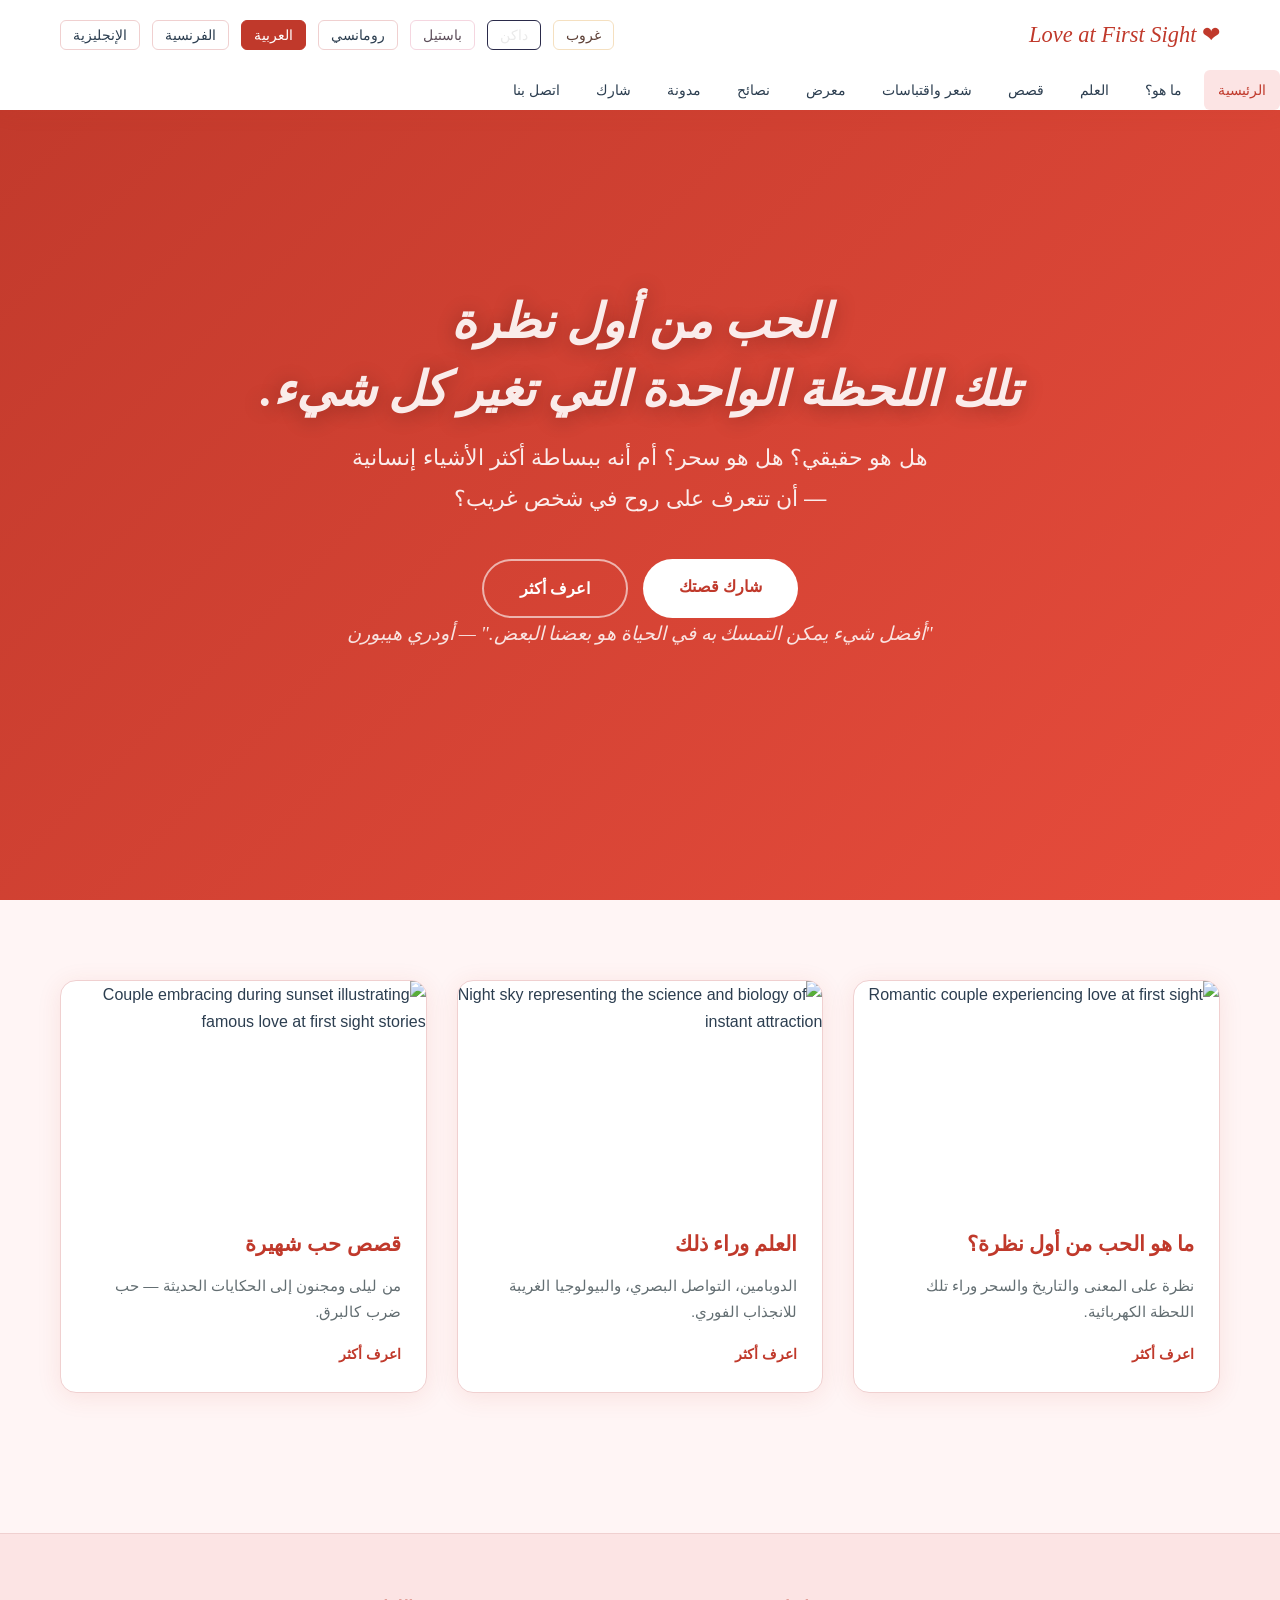
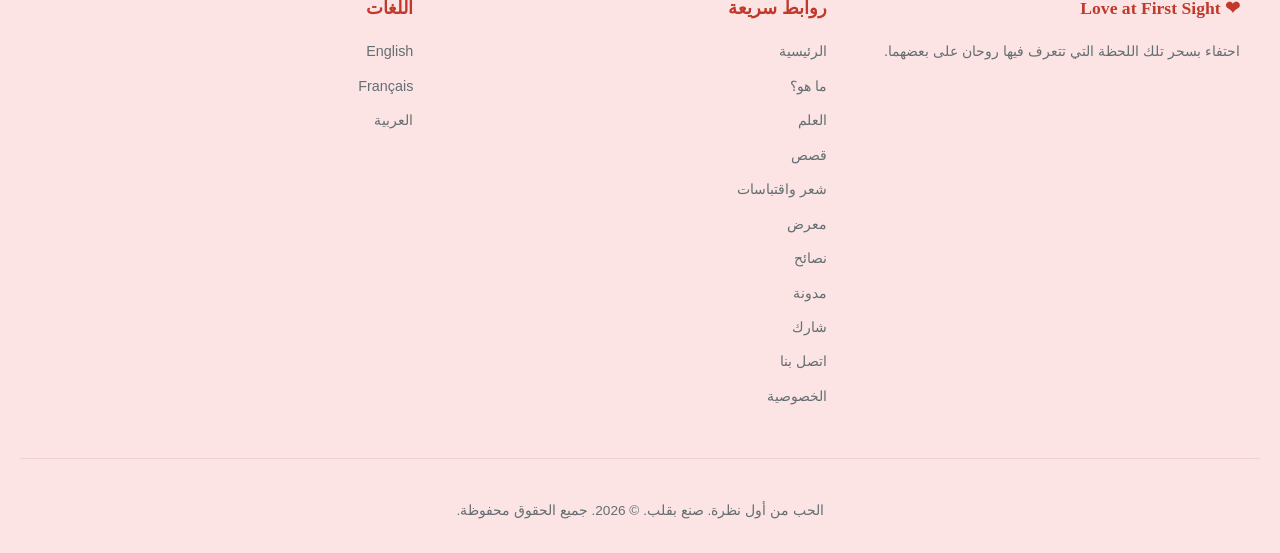
==== index.html @ 26c9d6df "change domain from .pages.dev to loveatfirstsight.kdns.fr, update all canonical, hreflang, OG, sitem" ====
<!DOCTYPE html>
<html lang="en" dir="ltr" data-theme="romantic">
<head>
  <meta charset="UTF-8">
  <meta name="viewport" content="width=device-width, initial-scale=1.0">
  <!-- Google Search Console: add verification meta tag here after verifying https://loveatfirstsight.kdns.fr -->
  <title>Love at First Sight</title>
  <meta name="description" content="Love at First Sight - Explore the magic, science, and stories behind that one electric moment when two souls recognize each other. Share your coup de foudre story.">
  <meta name="robots" content="index, follow">
  <link rel="canonical" href="https://loveatfirstsight.kdns.fr/">
  <link rel="alternate" hreflang="en" href="https://loveatfirstsight.kdns.fr/">
  <link rel="alternate" hreflang="fr" href="https://loveatfirstsight.kdns.fr/">
  <link rel="alternate" hreflang="ar" href="https://loveatfirstsight.kdns.fr/">
  <link rel="alternate" hreflang="x-default" href="https://loveatfirstsight.kdns.fr/">
  <meta property="og:type" content="website">
  <meta property="og:title" content="Love at First Sight">
  <meta property="og:description" content="Love at First Sight - Explore the magic, science, and stories behind that one electric moment when two souls recognize each other.">
  <meta property="og:url" content="https://loveatfirstsight.kdns.fr/">
  <meta property="og:image" content="https://images.unsplash.com/photo-1518199266791-5375a83190b7?w=1200&q=90">
  <meta property="og:locale" content="en_US">
  <meta name="twitter:card" content="summary_large_image">
  <meta name="twitter:title" content="Love at First Sight">
  <meta name="twitter:description" content="Love at First Sight - Explore the magic, science, and stories behind that one electric moment when two souls recognize each other.">
  <meta name="twitter:image" content="https://images.unsplash.com/photo-1518199266791-5375a83190b7?w=1200&q=90">
  <script type="application/ld+json">
  [{
    "@context": "https://schema.org",
    "@type": "WebSite",
    "name": "Love at First Sight",
    "url": "https://loveatfirstsight.kdns.fr",
    "description": "Celebrating the magic of that one moment when two souls recognize each other.",
    "inLanguage": ["en", "fr", "ar"]
  },
  {
    "@context": "https://schema.org",
    "@type": "BreadcrumbList",
    "itemListElement": [{
      "@type": "ListItem",
      "position": 1,
      "name": "Home",
      "item": "https://loveatfirstsight.kdns.fr/"
    }]
  }]
  </script>
  <link rel="preconnect" href="https://images.unsplash.com">
  <link rel="dns-prefetch" href="https://images.unsplash.com">
  <link rel="preconnect" href="https://www.youtube.com">
  <link rel="dns-prefetch" href="https://www.youtube.com">
  <link rel="stylesheet" href="css/style.css">
  <link rel="icon" type="image/svg+xml" href="favicon.svg">
</head>
<body>
<a href="#main" class="skip-link">Skip to content</a>
<noscript><div class="noscript-banner">JavaScript is not enabled. Some features like theme switching and translations may not work.</div></noscript>
  <!-- HEADER -->
  <header class="header" role="banner">
    <div class="header-inner">
      <a href="index.html" class="logo">&#10084; <span>Love at First Sight</span></a>
      <div class="header-actions">
        <button class="lang-btn active" data-lang="en">EN</button>
        <button class="lang-btn" data-lang="fr">FR</button>
        <button class="lang-btn" data-lang="ar">عربي</button>
        <button class="theme-btn" data-theme="romantic">Romantic</button>
        <button class="theme-btn" data-theme="pastel">Pastel</button>
        <button class="theme-btn" data-theme="dark">Dark</button>
        <button class="theme-btn" data-theme="sunset">Sunset</button>
      </div>
      <button class="hamburger" aria-label="Menu" aria-expanded="false">
        <span></span><span></span><span></span>
      </button>
    </div>
    <nav class="nav" role="navigation" aria-label="Main navigation">
      <div class="nav-links" dir="ltr">
        <a href="index.html" data-i18n="nav.home">Home</a>
        <a href="what-is.html" data-i18n="nav.whatIs">What Is It?</a>
        <a href="science.html" data-i18n="nav.science">Science</a>
        <a href="stories.html" data-i18n="nav.stories">Stories</a>
        <a href="poems.html" data-i18n="nav.poems">Poems & Quotes</a>
        <a href="gallery.html" data-i18n="nav.gallery">Gallery</a>
        <a href="tips.html" data-i18n="nav.tips">Tips</a>
        <a href="blog.html" data-i18n="nav.blog">Blog</a>
        <a href="share.html" data-i18n="nav.share">Share</a>
        <a href="contact.html" data-i18n="nav.contact">Contact</a>
      </div>
    </nav>
  </header>

  <!-- HERO -->
  <section class="hero" id="main" role="main">
    <div class="hero-content">
      <h1>
        <span data-i18n="home.heroTitle">Love at First Sight</span>
        <span data-i18n="home.heroSubtitle">That one moment that changes everything.</span>
      </h1>
      <p data-i18n="home.heroDesc">Is it real? Is it magic? Or is it simply the most human thing there is — to recognize a soul in a stranger?</p>
      <div style="display:flex;gap:15px;justify-content:center;flex-wrap:wrap;">
        <a href="share.html" class="btn btn-primary" data-i18n="home.cta">Share Your Story</a>
        <a href="what-is.html" class="btn btn-outline" data-i18n="home.learnMore">Learn More</a>
      </div>
      <div class="hero-quote" id="rotatingQuote"></div>
    </div>
  </section>

  <!-- FEATURES -->
  <section class="section">
    <div class="container">
      <div class="card-grid">
        <div class="card fade-in">
          <img src="https://images.unsplash.com/photo-1518199266791-5375a83190b7?w=600&q=80" alt="Romantic couple experiencing love at first sight" class="card-img" loading="lazy">
          <div class="card-body">
            <h3 data-i18n="home.featureCards.0.title">What Is Love at First Sight?</h3>
            <p data-i18n="home.featureCards.0.desc">A look at the meaning, history, and magic behind that electric moment.</p>
            <a href="what-is.html" class="card-link" data-i18n="home.learnMore">Learn More &rarr;</a>
          </div>
        </div>
        <div class="card fade-in">
          <img src="https://images.unsplash.com/photo-1559757175-5700dde675bc?w=600&q=80" alt="Night sky representing the science and biology of instant attraction" class="card-img" loading="lazy">
          <div class="card-body">
            <h3 data-i18n="home.featureCards.1.title">The Science Behind It</h3>
            <p data-i18n="home.featureCards.1.desc">Dopamine, eye contact, and the strange biology of instant attraction.</p>
            <a href="science.html" class="card-link" data-i18n="home.learnMore">Learn More &rarr;</a>
          </div>
        </div>
        <div class="card fade-in">
          <img src="https://images.unsplash.com/photo-1518621736915-f3b1c41bfd00?w=600&q=80" alt="Couple embracing during sunset illustrating famous love at first sight stories" class="card-img" loading="lazy">
          <div class="card-body">
            <h3 data-i18n="home.featureCards.2.title">Famous Love Stories</h3>
            <p data-i18n="home.featureCards.2.desc">From Layla & Majnun to modern tales — love that struck like lightning.</p>
            <a href="stories.html" class="card-link" data-i18n="home.learnMore">Learn More &rarr;</a>
          </div>
        </div>
      </div>
    </div>
  </section>

  <!-- FOOTER -->
  <footer class="footer" role="contentinfo">
    <div class="footer-grid">
      <div class="footer-col">
        <h4>&#10084; Love at First Sight</h4>
        <p style="color:var(--text-light);font-size:0.9rem;line-height:1.7;" data-i18n="footer.tagline">Celebrating the magic of that one moment when two souls recognize each other.</p>
      </div>
      <div class="footer-col">
        <h4 data-i18n="footer.quickLinks">Quick Links</h4>
        <a href="index.html" data-i18n="nav.home">Home</a>
        <a href="what-is.html" data-i18n="nav.whatIs">What Is It?</a>
        <a href="science.html" data-i18n="nav.science">Science</a>
        <a href="stories.html" data-i18n="nav.stories">Stories</a>
        <a href="poems.html" data-i18n="nav.poems">Poems & Quotes</a>
        <a href="gallery.html" data-i18n="nav.gallery">Gallery</a>
        <a href="tips.html" data-i18n="nav.tips">Tips</a>
        <a href="blog.html" data-i18n="nav.blog">Blog</a>
        <a href="share.html" data-i18n="nav.share">Share</a>
        <a href="contact.html" data-i18n="nav.contact">Contact</a>
        <a href="privacy.html" data-i18n="nav.privacy">Privacy</a>
      </div>
      <div class="footer-col">
        <h4 data-i18n="footer.languages">Languages</h4>
        <a href="#" onclick="switchLang('en');return false;">English</a>
        <a href="#" onclick="switchLang('fr');return false;">Fran&ccedil;ais</a>
        <a href="#" onclick="switchLang('ar');return false;">العربية</a>
      </div>
    </div>
    <div class="footer-bottom">
      <p>
        <span data-i18n="footer.copyright">Love at First Sight. Made with heart.</span>
        &copy; 2026. <span data-i18n="footer.allRights">All rights reserved.</span>
      </p>
    </div>
  </footer>

  <div class="lightbox" role="dialog" aria-modal="true" aria-label="Image viewer">
    <button class="lightbox-close">&times;</button>
    <img src="" alt="Expanded gallery image">
  </div>

  <script src="js/theme.js" defer></script>
  <script src="js/i18n.js" defer></script>
  <script src="js/main.js" defer></script>
</body>
</html>
---- css/style.css ----
/* ========== THEMES ========== */
:root,
[data-theme="romantic"] {
  --primary: #c0392b;
  --primary-hover: #e74c3c;
  --bg: #fff5f5;
  --bg-alt: #fce4e4;
  --text: #2c3e50;
  --text-light: #636e72;
  --accent: #e74c3c;
  --card-bg: #ffffff;
  --border: #f0d0d0;
  --shadow: rgba(192, 57, 43, 0.1);
  --gradient: linear-gradient(135deg, #c0392b, #e74c3c);
  --font-serif: 'Georgia', 'Times New Roman', serif;
  --font-sans: -apple-system, BlinkMacSystemFont, 'Segoe UI', Roboto, sans-serif;
}

[data-theme="pastel"] {
  --primary: #e8a0bf;
  --primary-hover: #d487af;
  --bg: #fef9f0;
  --bg-alt: #fdf0e8;
  --text: #5d4e5a;
  --text-light: #8a7a86;
  --accent: #d4a5a5;
  --card-bg: #ffffff;
  --border: #f5d6e0;
  --shadow: rgba(232, 160, 191, 0.15);
  --gradient: linear-gradient(135deg, #e8a0bf, #d4a5a5);
}

[data-theme="dark"] {
  --primary: #e94560;
  --primary-hover: #ff6b81;
  --bg: #1a1a2e;
  --bg-alt: #16213e;
  --text: #eaeaea;
  --text-light: #a0a0b0;
  --accent: #e94560;
  --card-bg: #1f1f38;
  --border: #2a2a4a;
  --shadow: rgba(233, 69, 96, 0.1);
  --gradient: linear-gradient(135deg, #8b0000, #e94560);
}

[data-theme="sunset"] {
  --primary: #d4a017;
  --primary-hover: #f0c040;
  --bg: #fffaf0;
  --bg-alt: #fff3e0;
  --text: #5d4037;
  --text-light: #8d6e63;
  --accent: #ff8c00;
  --card-bg: #ffffff;
  --border: #f5e0c0;
  --shadow: rgba(212, 160, 23, 0.15);
  --gradient: linear-gradient(135deg, #d4a017, #ff8c00);
}

/* ========== RTL ========== */
[dir="rtl"] {
  --font-sans: 'Noto Sans Arabic', -apple-system, BlinkMacSystemFont, 'Segoe UI', Roboto, sans-serif;
}

[dir="rtl"] .nav-links { flex-direction: row-reverse; }
[dir="rtl"] .hero-content { text-align: center; }
[dir="rtl"] .card-grid { direction: rtl; }
[dir="rtl"] .gallery-grid { direction: rtl; }
[dir="rtl"] .footer-links { flex-direction: row-reverse; }
[dir="rtl"] .header-actions { flex-direction: row-reverse; }
[dir="rtl"] .story-card { text-align: right; }
[dir="rtl"] .tips-list { padding-right: 0; }
[dir="rtl"] .form-group label { text-align: right; }

/* ========== RESET & BASE ========== */
*, *::before, *::after {
  margin: 0;
  padding: 0;
  box-sizing: border-box;
}

html {
  scroll-behavior: smooth;
  font-size: 16px;
}

body {
  font-family: var(--font-sans);
  background: var(--bg);
  color: var(--text);
  line-height: 1.7;
  transition: background 0.4s ease, color 0.4s ease;
  overflow-x: hidden;
}

a {
  color: var(--primary);
  text-decoration: none;
  transition: color 0.3s ease;
}

a:hover { color: var(--primary-hover); }

img {
  max-width: 100%;
  height: auto;
  display: block;
}

ul { list-style: none; }

.container {
  max-width: 1200px;
  margin: 0 auto;
  padding: 0 20px;
}

.section {
  padding: 80px 0;
}

.section-title {
  font-family: var(--font-serif);
  font-size: clamp(1.8rem, 4vw, 2.8rem);
  text-align: center;
  margin-bottom: 20px;
  color: var(--primary);
}

.section-subtitle {
  text-align: center;
  color: var(--text-light);
  font-size: 1.1rem;
  max-width: 700px;
  margin: 0 auto 50px;
  line-height: 1.8;
}

/* ========== HEADER ========== */
.header {
  position: fixed;
  top: 0;
  left: 0;
  right: 0;
  z-index: 1000;
  background: var(--card-bg);
  box-shadow: 0 2px 20px var(--shadow);
  transition: background 0.4s ease, box-shadow 0.4s ease;
}

.header-inner {
  display: flex;
  align-items: center;
  justify-content: space-between;
  height: 70px;
  max-width: 1200px;
  margin: 0 auto;
  padding: 0 20px;
}

.logo {
  font-family: var(--font-serif);
  font-size: 1.4rem;
  color: var(--primary);
  white-space: nowrap;
}

.logo span { font-style: italic; }

.header-actions {
  display: flex;
  align-items: center;
  gap: 12px;
}

.lang-btn, .theme-btn {
  background: none;
  border: 1px solid var(--border);
  color: var(--text);
  padding: 6px 12px;
  border-radius: 6px;
  cursor: pointer;
  font-size: 0.85rem;
  transition: all 0.3s ease;
}

.lang-btn:hover, .theme-btn:hover {
  background: var(--primary);
  color: #fff;
  border-color: var(--primary);
}

.lang-btn.active {
  background: var(--primary);
  color: #fff;
  border-color: var(--primary);
}

.hamburger {
  display: none;
  background: none;
  border: none;
  cursor: pointer;
  padding: 8px;
  flex-direction: column;
  gap: 5px;
}

.hamburger span {
  display: block;
  width: 24px;
  height: 2px;
  background: var(--text);
  transition: all 0.3s ease;
  border-radius: 2px;
}

.hamburger.active span:nth-child(1) { transform: rotate(45deg) translate(5px, 5px); }
.hamburger.active span:nth-child(2) { opacity: 0; }
.hamburger.active span:nth-child(3) { transform: rotate(-45deg) translate(5px, -5px); }

/* ========== NAVIGATION ========== */
.nav {
  display: flex;
  align-items: center;
}

.nav-links {
  display: flex;
  gap: 8px;
}

.nav-links a {
  color: var(--text);
  padding: 8px 14px;
  border-radius: 6px;
  font-size: 0.9rem;
  transition: all 0.3s ease;
  white-space: nowrap;
}

.nav-links a:hover,
.nav-links a.active {
  background: var(--bg-alt);
  color: var(--primary);
}

/* ========== HERO ========== */
.hero {
  min-height: 100vh;
  display: flex;
  align-items: center;
  justify-content: center;
  text-align: center;
  padding: 100px 20px 60px;
  background: var(--gradient);
  position: relative;
  overflow: hidden;
}

.hero::before {
  content: '';
  position: absolute;
  inset: 0;
  background: url('https://images.unsplash.com/photo-1518199266791-5375a83190b7?w=1920&q=80') center/cover no-repeat;
  opacity: 0.15;
  animation: slowZoom 20s ease-in-out infinite alternate;
}

@keyframes slowZoom {
  from { transform: scale(1); }
  to { transform: scale(1.1); }
}

.hero-content {
  position: relative;
  z-index: 1;
  max-width: 800px;
}

.hero h1 {
  font-family: var(--font-serif);
  font-size: clamp(2.5rem, 8vw, 5rem);
  color: #fff;
  margin-bottom: 20px;
  text-shadow: 0 2px 20px rgba(0,0,0,0.3);
  line-height: 1.2;
}

.hero h1 span {
  display: block;
  font-style: italic;
  font-size: 0.6em;
  opacity: 0.9;
  margin-top: 10px;
}

.hero p {
  color: rgba(255,255,255,0.9);
  font-size: clamp(1.1rem, 2.5vw, 1.4rem);
  max-width: 600px;
  margin: 0 auto 40px;
  line-height: 1.8;
}

.hero-quote {
  font-family: var(--font-serif);
  font-style: italic;
  color: rgba(255,255,255,0.85);
  font-size: 1.2rem;
  min-height: 2em;
  transition: opacity 0.5s ease;
}

.btn {
  display: inline-block;
  padding: 14px 36px;
  border-radius: 50px;
  font-size: 1rem;
  font-weight: 600;
  cursor: pointer;
  border: none;
  transition: all 0.3s ease;
  text-decoration: none;
}

.btn-primary {
  background: #fff;
  color: var(--primary);
}

.btn-primary:hover {
  background: var(--bg);
  transform: translateY(-2px);
  box-shadow: 0 8px 30px rgba(0,0,0,0.2);
}

.btn-outline {
  background: transparent;
  color: #fff;
  border: 2px solid rgba(255,255,255,0.6);
}

.btn-outline:hover {
  background: rgba(255,255,255,0.15);
  border-color: #fff;
  transform: translateY(-2px);
}

/* ========== CARDS ========== */
.card-grid {
  display: grid;
  grid-template-columns: repeat(auto-fit, minmax(300px, 1fr));
  gap: 30px;
}

.card {
  background: var(--card-bg);
  border-radius: 16px;
  overflow: hidden;
  box-shadow: 0 4px 25px var(--shadow);
  transition: all 0.4s ease;
  border: 1px solid var(--border);
}

.card:hover {
  transform: translateY(-6px);
  box-shadow: 0 12px 40px var(--shadow);
}

.card-img {
  width: 100%;
  height: 220px;
  object-fit: cover;
}

.card-body {
  padding: 25px;
}

.card-body h3 {
  font-family: var(--font-serif);
  font-size: 1.3rem;
  margin-bottom: 12px;
  color: var(--primary);
}

.card-body p {
  color: var(--text-light);
  font-size: 0.95rem;
  line-height: 1.7;
  margin-bottom: 15px;
}

.card-link {
  color: var(--primary);
  font-weight: 600;
  font-size: 0.9rem;
}

.card-link:hover { text-decoration: underline; }

/* ========== PAGE HEADER ========== */
.page-header {
  padding: 120px 20px 60px;
  background: var(--gradient);
  text-align: center;
  position: relative;
}

.page-header h1 {
  font-family: var(--font-serif);
  font-size: clamp(2rem, 5vw, 3.5rem);
  color: #fff;
  margin-bottom: 15px;
}

.page-header p {
  color: rgba(255,255,255,0.85);
  font-size: 1.1rem;
  max-width: 600px;
  margin: 0 auto;
}

/* ========== CONTENT SECTION ========== */
.content-section {
  padding: 60px 0;
}

.content-block {
  max-width: 800px;
  margin: 0 auto 50px;
}

.content-block h2 {
  font-family: var(--font-serif);
  font-size: 1.8rem;
  color: var(--primary);
  margin-bottom: 20px;
}

.content-block p {
  font-size: 1.05rem;
  line-height: 1.9;
  margin-bottom: 18px;
  color: var(--text);
}

.content-block p + p {
  margin-top: 10px;
}

.content-block .highlight {
  background: var(--bg-alt);
  border-left: 4px solid var(--primary);
  padding: 25px;
  border-radius: 0 12px 12px 0;
  margin: 30px 0;
  font-style: italic;
  font-family: var(--font-serif);
  font-size: 1.1rem;
}

/* ========== STORY CARDS (Stories page) ========== */
.story-card {
  display: grid;
  grid-template-columns: 300px 1fr;
  gap: 30px;
  background: var(--card-bg);
  border-radius: 16px;
  overflow: hidden;
  box-shadow: 0 4px 25px var(--shadow);
  margin-bottom: 30px;
  border: 1px solid var(--border);
  transition: all 0.4s ease;
}

.story-card:hover {
  transform: translateY(-4px);
  box-shadow: 0 12px 40px var(--shadow);
}

.story-card-img {
  width: 100%;
  height: 100%;
  min-height: 280px;
  object-fit: cover;
}

.story-card-body {
  padding: 30px;
  display: flex;
  flex-direction: column;
  justify-content: center;
}

.story-card-body h3 {
  font-family: var(--font-serif);
  font-size: 1.5rem;
  color: var(--primary);
  margin-bottom: 10px;
}

.story-card-body .origin {
  font-size: 0.85rem;
  color: var(--text-light);
  margin-bottom: 15px;
  text-transform: uppercase;
  letter-spacing: 1px;
}

.story-card-body p {
  line-height: 1.8;
  color: var(--text-light);
}

/* ========== POEMS (Poems page) ========== */
.poem-card {
  background: var(--card-bg);
  border-radius: 16px;
  padding: 35px;
  box-shadow: 0 4px 25px var(--shadow);
  border: 1px solid var(--border);
  text-align: center;
  transition: all 0.4s ease;
}

.poem-card:hover {
  transform: translateY(-4px);
  box-shadow: 0 12px 40px var(--shadow);
}

.poem-card blockquote {
  font-family: var(--font-serif);
  font-style: italic;
  font-size: 1.3rem;
  line-height: 1.9;
  color: var(--text);
  margin-bottom: 20px;
}

.poem-card .author {
  color: var(--primary);
  font-weight: 600;
  font-size: 0.95rem;
}

.poem-card .language-badge {
  display: inline-block;
  padding: 4px 12px;
  border-radius: 20px;
  font-size: 0.75rem;
  font-weight: 600;
  background: var(--gradient);
  color: #fff;
  margin-bottom: 20px;
}

/* ========== GALLERY ========== */
.gallery-grid {
  display: grid;
  grid-template-columns: repeat(auto-fill, minmax(280px, 1fr));
  gap: 16px;
}

.gallery-item {
  border-radius: 12px;
  overflow: hidden;
  cursor: pointer;
  position: relative;
  aspect-ratio: 4/3;
}

.gallery-item img {
  width: 100%;
  height: 100%;
  object-fit: cover;
  transition: transform 0.5s ease;
}

.gallery-item:hover img {
  transform: scale(1.08);
}

.gallery-item .overlay {
  position: absolute;
  inset: 0;
  background: rgba(0,0,0,0.4);
  display: flex;
  align-items: center;
  justify-content: center;
  opacity: 0;
  transition: opacity 0.3s ease;
}

.gallery-item:hover .overlay {
  opacity: 1;
}

.gallery-item .overlay span {
  color: #fff;
  font-size: 1.2rem;
}

/* ========== VIDEO EMBED ========== */
.video-wrapper {
  position: relative;
  padding-bottom: 56.25%;
  height: 0;
  overflow: hidden;
  border-radius: 16px;
  box-shadow: 0 8px 30px var(--shadow);
}

.video-wrapper iframe {
  position: absolute;
  top: 0;
  left: 0;
  width: 100%;
  height: 100%;
  border: none;
}

.video-grid {
  display: grid;
  grid-template-columns: repeat(auto-fit, minmax(400px, 1fr));
  gap: 25px;
  margin-top: 40px;
}

/* ========== TIPS ========== */
.tip-item {
  display: flex;
  gap: 25px;
  background: var(--card-bg);
  padding: 30px;
  border-radius: 16px;
  box-shadow: 0 4px 25px var(--shadow);
  border: 1px solid var(--border);
  margin-bottom: 20px;
  transition: all 0.4s ease;
}

.tip-item:hover {
  transform: translateX(6px);
  box-shadow: 0 8px 30px var(--shadow);
}

.tip-icon {
  width: 60px;
  height: 60px;
  min-width: 60px;
  border-radius: 50%;
  background: var(--gradient);
  display: flex;
  align-items: center;
  justify-content: center;
  font-size: 1.5rem;
  color: #fff;
}

.tip-content h3 {
  font-family: var(--font-serif);
  font-size: 1.2rem;
  margin-bottom: 8px;
  color: var(--primary);
}

.tip-content p {
  color: var(--text-light);
  line-height: 1.7;
}

.tip-number {
  font-size: 0.8rem;
  color: var(--text-light);
  margin-bottom: 5px;
  opacity: 0.6;
}

/* ========== FORM (Share page) ========== */
.share-form {
  max-width: 650px;
  margin: 0 auto;
  background: var(--card-bg);
  padding: 40px;
  border-radius: 16px;
  box-shadow: 0 4px 25px var(--shadow);
  border: 1px solid var(--border);
}

.form-group {
  margin-bottom: 22px;
}

.form-group label {
  display: block;
  font-weight: 600;
  font-size: 0.9rem;
  margin-bottom: 8px;
  color: var(--text);
}

.form-group input,
.form-group select,
.form-group textarea {
  width: 100%;
  padding: 14px 16px;
  border: 2px solid var(--border);
  border-radius: 10px;
  font-size: 1rem;
  font-family: var(--font-sans);
  background: var(--bg);
  color: var(--text);
  transition: border-color 0.3s ease;
  outline: none;
}

.form-group input:focus,
.form-group select:focus,
.form-group textarea:focus {
  border-color: var(--primary);
}

.form-group textarea {
  min-height: 160px;
  resize: vertical;
}

.submit-btn {
  width: 100%;
  padding: 16px;
  background: var(--gradient);
  color: #fff;
  border: none;
  border-radius: 10px;
  font-size: 1.1rem;
  font-weight: 600;
  cursor: pointer;
  transition: all 0.3s ease;
}

.submit-btn:hover {
  transform: translateY(-2px);
  box-shadow: 0 8px 25px var(--shadow);
}

/* ========== STORIES WALL (submitted stories) ========== */
.stories-wall {
  margin-top: 50px;
}

.stories-wall h3 {
  font-family: var(--font-serif);
  font-size: 1.8rem;
  text-align: center;
  color: var(--primary);
  margin-bottom: 30px;
}

.submitted-story {
  background: var(--card-bg);
  padding: 25px;
  border-radius: 12px;
  margin-bottom: 20px;
  border: 1px solid var(--border);
  box-shadow: 0 2px 15px var(--shadow);
}

.submitted-story h4 {
  font-family: var(--font-serif);
  color: var(--primary);
  margin-bottom: 5px;
}

.submitted-story .meta {
  font-size: 0.85rem;
  color: var(--text-light);
  margin-bottom: 15px;
}

.submitted-story p {
  line-height: 1.8;
  color: var(--text);
}

/* ========== BLOG ========== */
.blog-grid {
  display: grid;
  grid-template-columns: repeat(auto-fill, minmax(340px, 1fr));
  gap: 30px;
}

.blog-card {
  background: var(--card-bg);
  border-radius: 16px;
  overflow: hidden;
  box-shadow: 0 4px 25px var(--shadow);
  border: 1px solid var(--border);
  transition: all 0.4s ease;
}

.blog-card:hover {
  transform: translateY(-6px);
  box-shadow: 0 12px 40px var(--shadow);
}

.blog-card-img {
  width: 100%;
  height: 200px;
  object-fit: cover;
}

.blog-card-body {
  padding: 25px;
}

.blog-card-body .date {
  font-size: 0.85rem;
  color: var(--text-light);
  margin-bottom: 10px;
}

.blog-card-body h3 {
  font-family: var(--font-serif);
  font-size: 1.2rem;
  margin-bottom: 12px;
  color: var(--text);
}

.blog-card-body h3 a { color: var(--text); }
.blog-card-body h3 a:hover { color: var(--primary); }

.blog-card-body p {
  color: var(--text-light);
  font-size: 0.95rem;
  line-height: 1.7;
  margin-bottom: 15px;
}

/* ========== BLOG POST ========== */
.blog-post-content {
  max-width: 750px;
  margin: 0 auto;
}

.blog-post-content .meta {
  color: var(--text-light);
  margin-bottom: 30px;
  font-size: 0.95rem;
}

.blog-post-content h2 {
  font-family: var(--font-serif);
  font-size: 1.6rem;
  color: var(--primary);
  margin: 40px 0 20px;
}

.blog-post-content p {
  font-size: 1.05rem;
  line-height: 1.9;
  margin-bottom: 18px;
}

.blog-post-content .featured-img {
  width: 100%;
  border-radius: 16px;
  margin-bottom: 30px;
}

.back-link {
  display: inline-flex;
  align-items: center;
  gap: 8px;
  color: var(--text-light);
  margin-bottom: 30px;
  font-size: 0.95rem;
}

.back-link:hover { color: var(--primary); }

/* ========== FOOTER ========== */
.footer {
  background: var(--bg-alt);
  padding: 60px 20px 30px;
  border-top: 1px solid var(--border);
  margin-top: 60px;
}

.footer-grid {
  display: grid;
  grid-template-columns: repeat(auto-fit, minmax(250px, 1fr));
  gap: 40px;
  max-width: 1200px;
  margin: 0 auto;
}

.footer-col h4 {
  font-family: var(--font-serif);
  font-size: 1.1rem;
  color: var(--primary);
  margin-bottom: 15px;
}

.footer-col a {
  display: block;
  color: var(--text-light);
  margin-bottom: 10px;
  font-size: 0.9rem;
  transition: color 0.3s ease;
}

.footer-col a:hover { color: var(--primary); }

.footer-bottom {
  text-align: center;
  padding-top: 40px;
  margin-top: 40px;
  border-top: 1px solid var(--border);
  color: var(--text-light);
  font-size: 0.85rem;
}

/* ========== LIGHTBOX ========== */
.lightbox {
  display: none;
  position: fixed;
  inset: 0;
  background: rgba(0,0,0,0.92);
  z-index: 2000;
  justify-content: center;
  align-items: center;
  cursor: pointer;
}

.lightbox.active { display: flex; }

.lightbox img {
  max-width: 90%;
  max-height: 85vh;
  border-radius: 8px;
}

.lightbox-close {
  position: absolute;
  top: 20px;
  right: 30px;
  color: #fff;
  font-size: 2.5rem;
  cursor: pointer;
  background: none;
  border: none;
}

/* ========== RESPONSIVE ========== */
@media (max-width: 768px) {
  .hamburger {
    display: flex;
  }

  .nav {
    position: fixed;
    top: 70px;
    left: 0;
    right: 0;
    background: var(--card-bg);
    padding: 20px;
    box-shadow: 0 10px 40px var(--shadow);
    transform: translateY(-120%);
    transition: transform 0.4s ease;
    border-bottom: 2px solid var(--border);
  }

  .nav.open { transform: translateY(0); }

  .nav-links {
    flex-direction: column;
    gap: 5px;
  }

  .nav-links a {
    display: block;
    padding: 12px 16px;
    border-radius: 8px;
    font-size: 1rem;
  }

  .story-card {
    grid-template-columns: 1fr;
  }

  .story-card-img {
    min-height: 200px;
  }

  .header-actions {
    display: none;
  }

  .video-grid {
    grid-template-columns: 1fr;
  }

  .header-actions {
    gap: 6px;
  }

  .lang-btn, .theme-btn {
    padding: 5px 8px;
    font-size: 0.75rem;
  }

  .hero {
    min-height: 90vh;
    padding: 80px 20px 40px;
  }

  .card-grid {
    grid-template-columns: 1fr;
  }

  .blog-grid {
    grid-template-columns: 1fr;
  }

  .poem-card blockquote {
    font-size: 1.1rem;
  }

  .tip-item {
    flex-direction: column;
    align-items: flex-start;
  }

  .share-form {
    padding: 25px;
  }
}

@media (max-width: 480px) {
  .logo {
    font-size: 1.1rem;
  }

  .section {
    padding: 50px 0;
  }

  .page-header {
    padding: 100px 20px 40px;
  }
}

/* ========== SKIP LINK ========== */
.skip-link {
  position: absolute;
  top: -100px;
  left: 0;
  background: var(--primary);
  color: #fff;
  padding: 10px 20px;
  z-index: 9999;
  font-weight: 600;
  text-decoration: none;
  transition: top 0.3s ease;
}
.skip-link:focus {
  top: 0;
}

/* ========== NOSCRIPT ========== */
.noscript-banner {
  background: #e74c3c;
  color: #fff;
  text-align: center;
  padding: 12px 20px;
  font-size: 0.9rem;
}

/* ========== LIGHTBOX FIXES ========== */
.lightbox:focus {
  outline: none;
}

/* ========== ANIMATIONS ========== */
.fade-in {
  opacity: 0;
  transform: translateY(30px);
  transition: all 0.6s ease;
}

.fade-in.visible {
  opacity: 1;
  transform: translateY(0);
}

@keyframes heartbeat {
  0% { transform: scale(1); }
  25% { transform: scale(1.1); }
  50% { transform: scale(1); }
  75% { transform: scale(1.1); }
  100% { transform: scale(1); }
}

.heartbeat {
  animation: heartbeat 1.5s ease-in-out infinite;
}

/* ========== LANGUAGE INDICATOR ========== */
.current-lang {
  font-size: 0.75rem;
  color: var(--text-light);
  text-transform: uppercase;
  letter-spacing: 1px;
}

/* ========== REDUCED MOTION ========== */
@media (prefers-reduced-motion: reduce) {
  *,
  *::before,
  *::after {
    animation-duration: 0.01ms !important;
    animation-iteration-count: 1 !important;
    transition-duration: 0.01ms !important;
    scroll-behavior: auto !important;
  }
  .fade-in {
    opacity: 1;
    transform: none;
  }
}
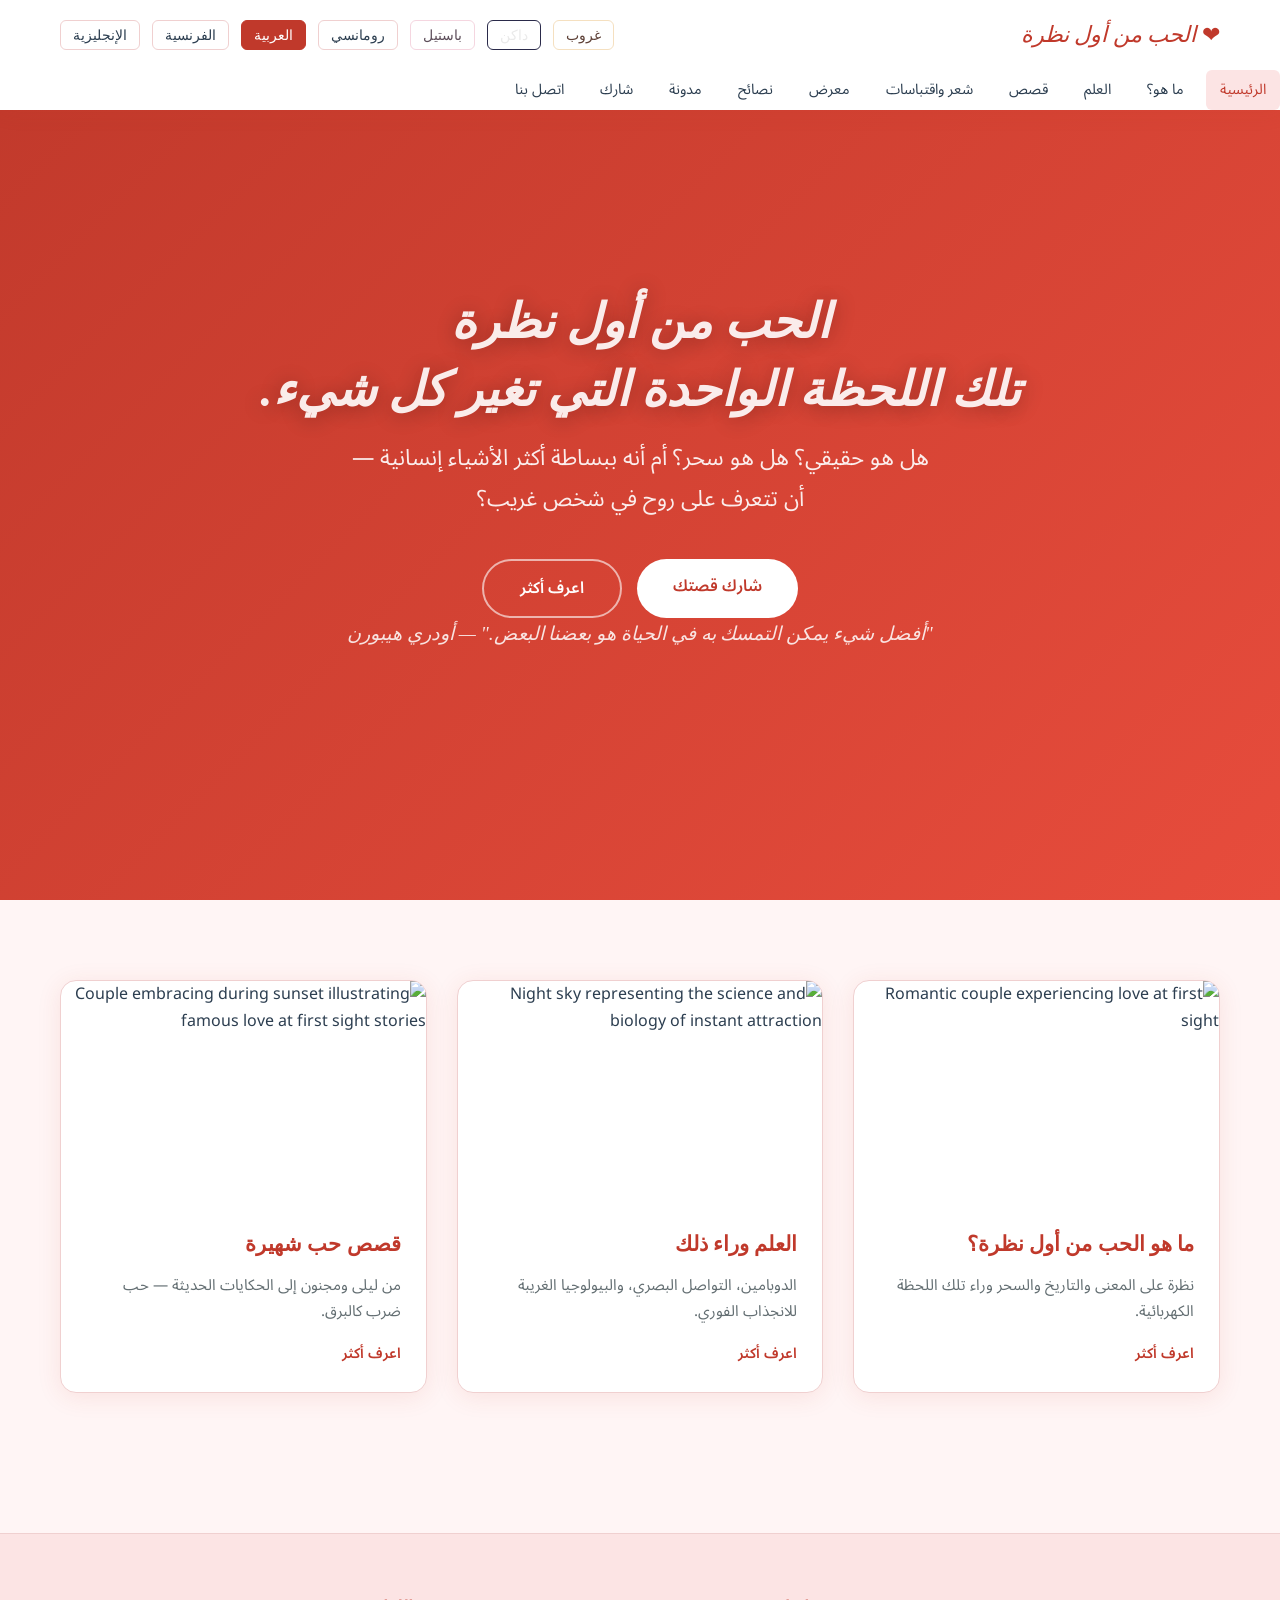
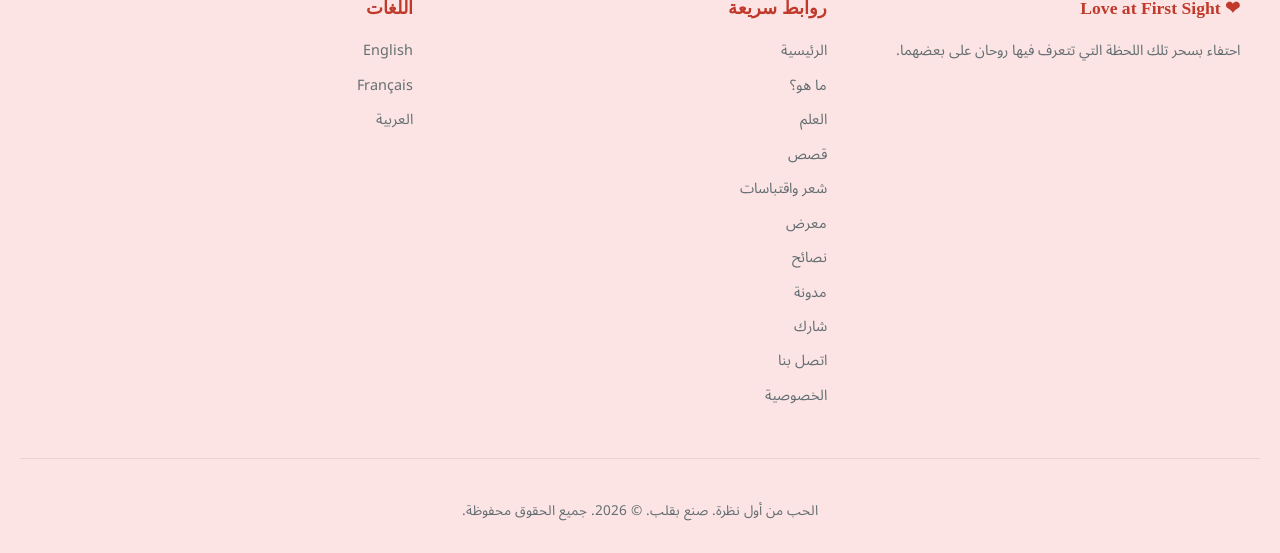
==== commit fc80adb5: "major improvements: rate limiting, i18n (404/admin/privacy/poems), RTL fixes, focus styles, print st" ====
--- a/index.html
+++ b/index.html
@@ -3,7 +3,7 @@
 <head>
   <meta charset="UTF-8">
   <meta name="viewport" content="width=device-width, initial-scale=1.0">
-  <!-- Google Search Console: add verification meta tag here after verifying https://loveatfirstsight.kdns.fr -->
+  <meta name="google-site-verification" content="sgRajackfqh1v0JJ_bPNxQ_BU4HmbwAyOohwW4PRK28" />
   <title>Love at First Sight</title>
   <meta name="description" content="Love at First Sight - Explore the magic, science, and stories behind that one electric moment when two souls recognize each other. Share your coup de foudre story.">
   <meta name="robots" content="index, follow">
@@ -55,7 +55,7 @@
   <!-- HEADER -->
   <header class="header" role="banner">
     <div class="header-inner">
-      <a href="index.html" class="logo">&#10084; <span>Love at First Sight</span></a>
+      <a href="index.html" class="logo">&#10084; <span data-i18n="nav.logo">Love at First Sight</span></a>
       <div class="header-actions">
         <button class="lang-btn active" data-lang="en">EN</button>
         <button class="lang-btn" data-lang="fr">FR</button>
@@ -170,7 +170,7 @@
   </footer>
 
   <div class="lightbox" role="dialog" aria-modal="true" aria-label="Image viewer">
-    <button class="lightbox-close">&times;</button>
+    <button class="lightbox-close" aria-label="Close image viewer">&times;</button>
     <img src="" alt="Expanded gallery image">
   </div>
 
--- a/css/style.css
+++ b/css/style.css
@@ -1,3 +1,5 @@
+@import url('https://fonts.googleapis.com/css2?family=Noto+Sans+Arabic:wght@300;400;500;600;700&display=swap');
+
 /* ========== THEMES ========== */
 :root,
 [data-theme="romantic"] {
@@ -220,6 +222,10 @@
 .hamburger.active span:nth-child(2) { opacity: 0; }
 .hamburger.active span:nth-child(3) { transform: rotate(-45deg) translate(5px, -5px); }
 
+[dir="rtl"] .hamburger.active span:nth-child(1) { transform: translate(-5px, 5px) rotate(-45deg); }
+[dir="rtl"] .hamburger.active span:nth-child(2) { opacity: 0; }
+[dir="rtl"] .hamburger.active span:nth-child(3) { transform: translate(-5px, -5px) rotate(45deg); }
+
 /* ========== NAVIGATION ========== */
 .nav {
   display: flex;
@@ -422,6 +428,8 @@
   max-width: 600px;
   margin: 0 auto;
 }
+
+[dir="rtl"] .page-header { text-align: right; }
 
 /* ========== CONTENT SECTION ========== */
 .content-section {
@@ -557,6 +565,9 @@
   margin-bottom: 20px;
 }
 
+[dir="rtl"] .poem-card { text-align: right; }
+[dir="rtl"] .poem-quote { border-right: 3px solid var(--primary); border-left: none; padding-right: 20px; padding-left: 0; }
+
 /* ========== GALLERY ========== */
 .gallery-grid {
   display: grid;
@@ -646,6 +657,8 @@
   transform: translateX(6px);
   box-shadow: 0 8px 30px var(--shadow);
 }
+
+[dir="rtl"] .tip-item:hover { transform: translateX(-6px); }
 
 .tip-icon {
   width: 60px;
@@ -723,6 +736,10 @@
   border-color: var(--primary);
 }
 
+[dir="rtl"] .form-group input,
+[dir="rtl"] .form-group textarea,
+[dir="rtl"] .form-group select { direction: rtl; text-align: right; }
+
 .form-group textarea {
   min-height: 160px;
   resize: vertical;
@@ -839,6 +856,8 @@
   margin-bottom: 15px;
 }
 
+[dir="rtl"] .blog-card-body { text-align: right; }
+
 /* ========== BLOG POST ========== */
 .blog-post-content {
   max-width: 750px;
@@ -870,6 +889,8 @@
   margin-bottom: 30px;
 }
 
+[dir="rtl"] .blog-post-content { text-align: right; }
+
 .back-link {
   display: inline-flex;
   align-items: center;
@@ -880,6 +901,8 @@
 }
 
 .back-link:hover { color: var(--primary); }
+
+[dir="rtl"] .back-link .arrow { display: inline-block; transform: scaleX(-1); }
 
 /* ========== FOOTER ========== */
 .footer {
@@ -954,6 +977,8 @@
   border: none;
 }
 
+[dir="rtl"] .lightbox-close { right: auto; left: 30px; }
+
 /* ========== RESPONSIVE ========== */
 @media (max-width: 768px) {
   .hamburger {
@@ -962,6 +987,7 @@
 
   .nav {
     position: fixed;
+    z-index: 999;
     top: 70px;
     left: 0;
     right: 0;
@@ -1008,8 +1034,8 @@
   }
 
   .lang-btn, .theme-btn {
-    padding: 5px 8px;
-    font-size: 0.75rem;
+    padding: 6px 10px;
+    font-size: 0.8rem;
   }
 
   .hero {
@@ -1070,6 +1096,21 @@
   top: 0;
 }
 
+.nav-links a:focus-visible,
+.lang-btn:focus-visible,
+.theme-btn:focus-visible,
+.hamburger:focus-visible,
+.submit-btn:focus-visible,
+.back-link:focus-visible,
+.card:focus-visible,
+.gallery-item:focus-visible,
+.blog-card:focus-visible,
+.story-card:focus-visible,
+.tip-item:focus-visible,
+.poem-card:focus-visible,
+.footer-col a:focus-visible,
+.lightbox-close:focus-visible { outline: 2px solid var(--primary); outline-offset: 2px; border-radius: 4px; }
+
 /* ========== NOSCRIPT ========== */
 .noscript-banner {
   background: #e74c3c;
@@ -1080,9 +1121,8 @@
 }
 
 /* ========== LIGHTBOX FIXES ========== */
-.lightbox:focus {
-  outline: none;
-}
+.lightbox:focus { outline: none; }
+.lightbox-close:focus-visible { outline: 2px solid #fff; outline-offset: 2px; }
 
 /* ========== ANIMATIONS ========== */
 .fade-in {
@@ -1131,3 +1171,11 @@
     transform: none;
   }
 }
+
+@media print {
+  .header, .nav, .footer, .lightbox, .hamburger, .theme-btn, .lang-btn { display: none !important; }
+  .section, .page-header, .content-section { padding: 20px 0 !important; }
+  body { color: #000; background: #fff; }
+  .hero, .hero-content { min-height: auto; padding: 20px 0; background: none !important; color: #000 !important; }
+  .hero-content h1 { color: #000 !important; }
+}
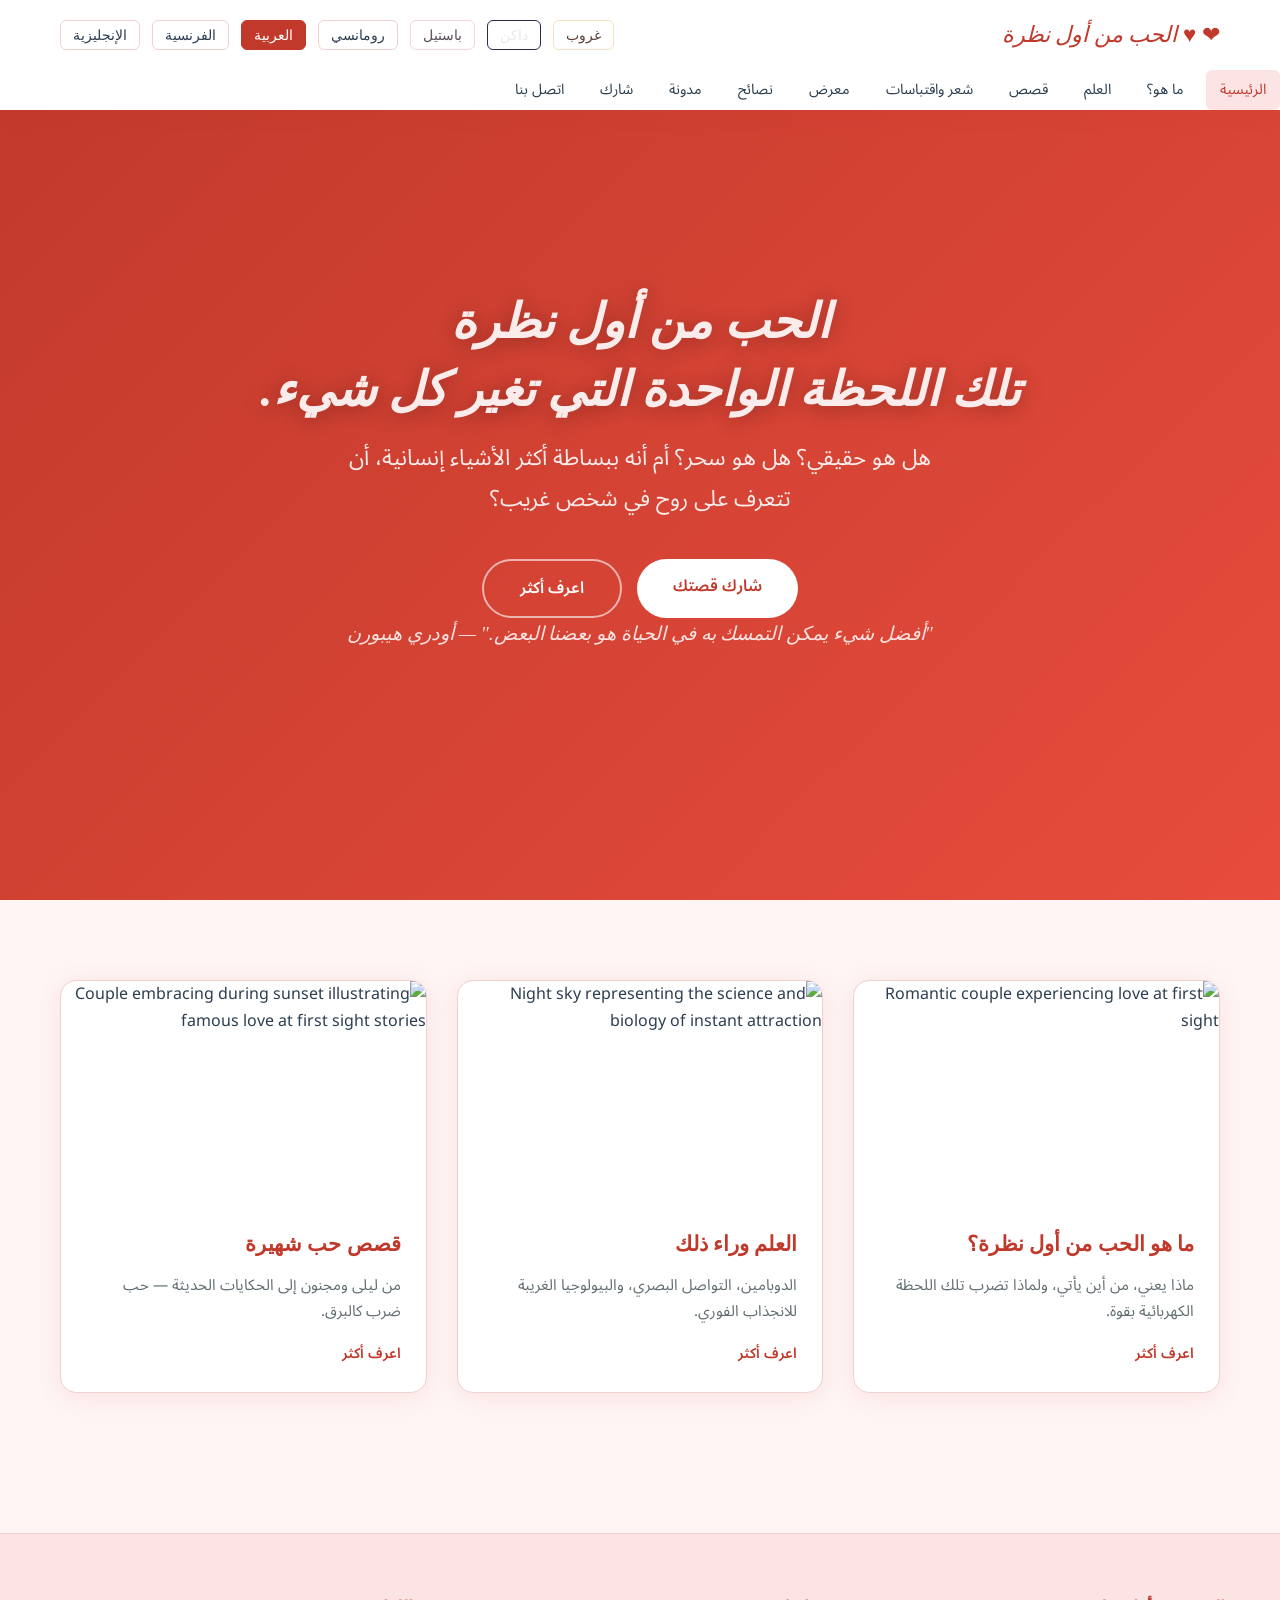
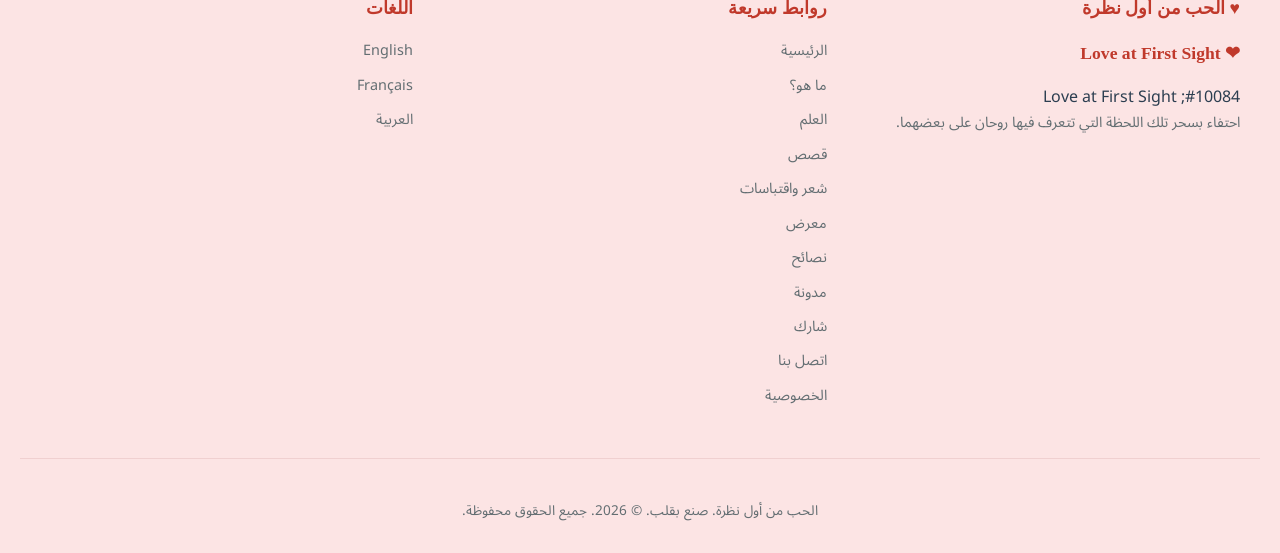
==== commit 96e16e7e: "fix i18n gaps: translate all buttons, skip-link, noscript, nav, lightbox, footer, admin JS, next nav" ====
--- a/index.html
+++ b/index.html
@@ -50,8 +50,8 @@
   <link rel="icon" type="image/svg+xml" href="favicon.svg">
 </head>
 <body>
-<a href="#main" class="skip-link">Skip to content</a>
-<noscript><div class="noscript-banner">JavaScript is not enabled. Some features like theme switching and translations may not work.</div></noscript>
+<a href="#main" class="skip-link" data-i18n="common.skipToContent">Skip to content</a>
+<noscript><div class="noscript-banner" data-i18n="common.noscript">JavaScript is not enabled. Some features like theme switching and translations may not work.</div></noscript>
   <!-- HEADER -->
   <header class="header" role="banner">
     <div class="header-inner">
@@ -65,11 +65,11 @@
         <button class="theme-btn" data-theme="dark">Dark</button>
         <button class="theme-btn" data-theme="sunset">Sunset</button>
       </div>
-      <button class="hamburger" aria-label="Menu" aria-expanded="false">
+      <button class="hamburger" aria-label="Menu" data-i18n-aria-label="common.menu" aria-expanded="false">
         <span></span><span></span><span></span>
       </button>
     </div>
-    <nav class="nav" role="navigation" aria-label="Main navigation">
+    <nav class="nav" role="navigation" aria-label="Main navigation" data-i18n-aria-label="common.mainNavigation">
       <div class="nav-links" dir="ltr">
         <a href="index.html" data-i18n="nav.home">Home</a>
         <a href="what-is.html" data-i18n="nav.whatIs">What Is It?</a>
@@ -137,7 +137,7 @@
   <footer class="footer" role="contentinfo">
     <div class="footer-grid">
       <div class="footer-col">
-        <h4>&#10084; Love at First Sight</h4>
+        <h4 data-i18n="nav.logo"><h4>&#10084; Love at First Sight</h4>#10084; Love at First Sight</h4>
         <p style="color:var(--text-light);font-size:0.9rem;line-height:1.7;" data-i18n="footer.tagline">Celebrating the magic of that one moment when two souls recognize each other.</p>
       </div>
       <div class="footer-col">
@@ -169,9 +169,9 @@
     </div>
   </footer>
 
-  <div class="lightbox" role="dialog" aria-modal="true" aria-label="Image viewer">
-    <button class="lightbox-close" aria-label="Close image viewer">&times;</button>
-    <img src="" alt="Expanded gallery image">
+  <div class="lightbox" role="dialog" aria-modal="true" aria-label="Image viewer" data-i18n-aria-label="gallery.lightboxViewer">
+    <button class="lightbox-close" data-i18n-aria-label="lightbox.close" aria-label="Close image viewer">&times;</button>
+    <img src="" alt="Expanded gallery image" data-i18n-alt="common.lightboxAlt">
   </div>
 
   <script src="js/theme.js" defer></script>
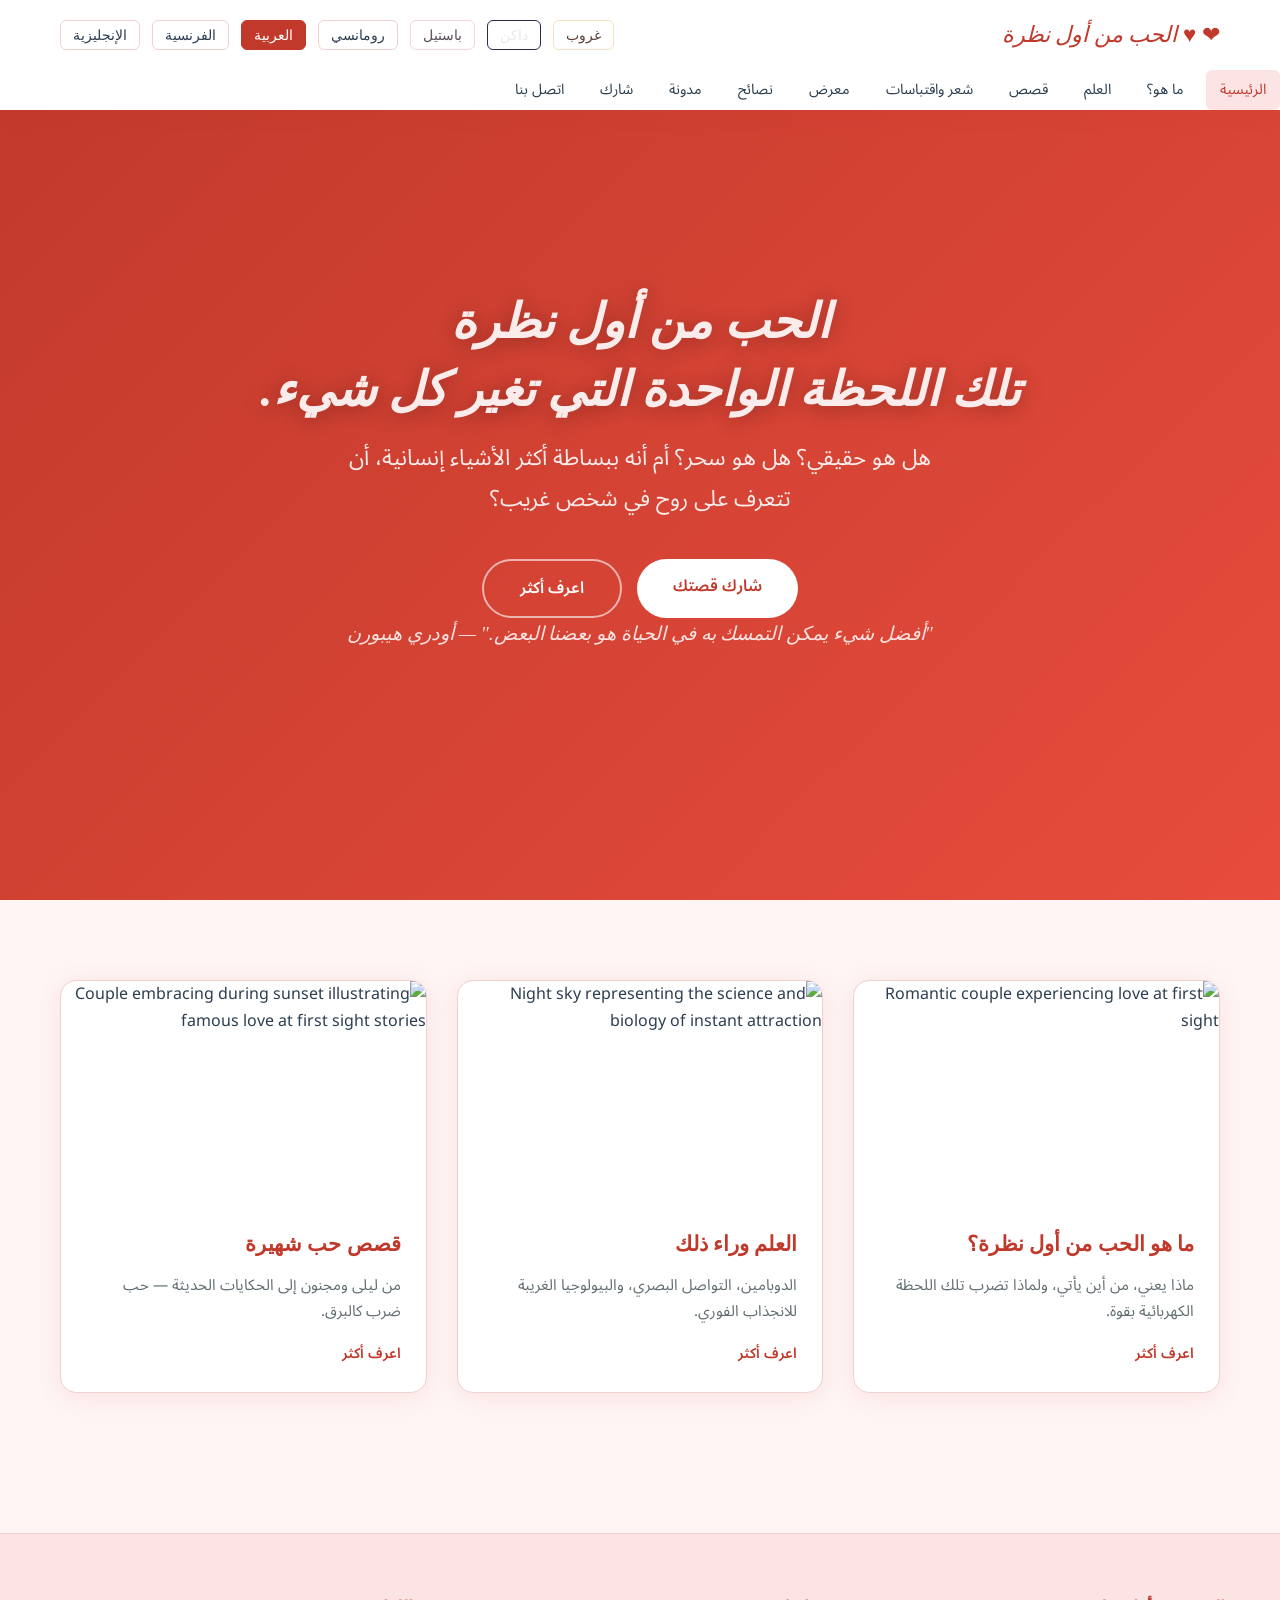
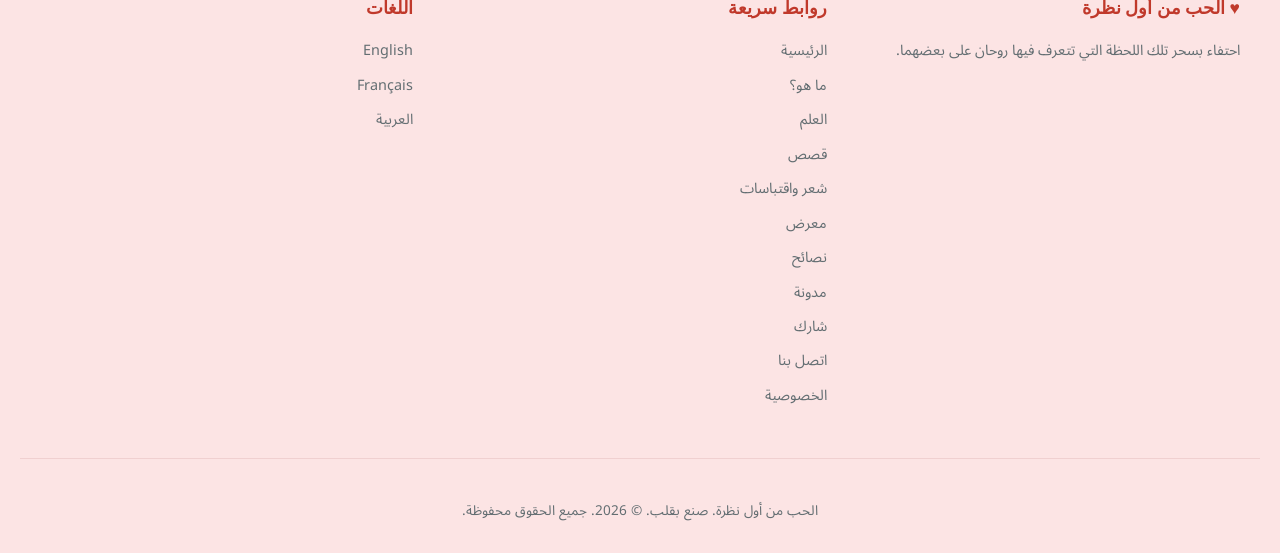
==== commit 3e36c605: "fix videos: replace broken Kylie with a-ha Take On Me, add songs section with 4 classic love songs, " ====
--- a/index.html
+++ b/index.html
@@ -137,7 +137,7 @@
   <footer class="footer" role="contentinfo">
     <div class="footer-grid">
       <div class="footer-col">
-        <h4 data-i18n="nav.logo"><h4>&#10084; Love at First Sight</h4>#10084; Love at First Sight</h4>
+        <h4 data-i18n="nav.logo">&#10084; Love at First Sight</h4>
         <p style="color:var(--text-light);font-size:0.9rem;line-height:1.7;" data-i18n="footer.tagline">Celebrating the magic of that one moment when two souls recognize each other.</p>
       </div>
       <div class="footer-col">
